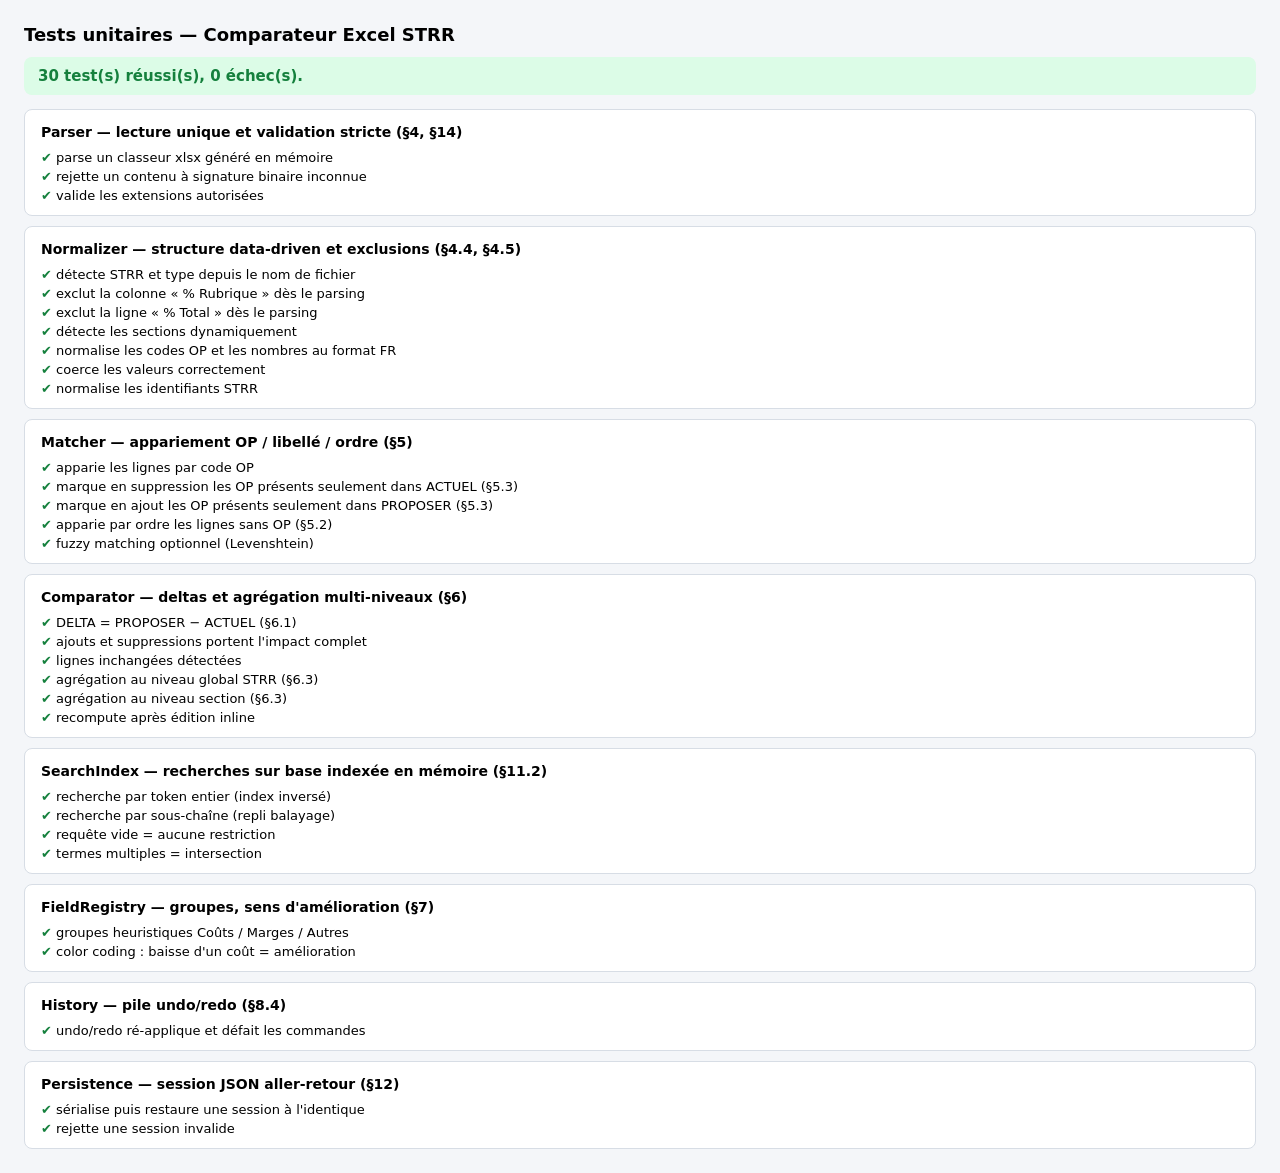
==== tests/tests.html @ 516ad4bf "Implémentation complète de l'application de comparaison Excel STRR Application 100 % locale (file://" ====
<!DOCTYPE html>
<html lang="fr">
<head>
  <meta charset="UTF-8">
  <title>Tests unitaires — Comparateur STRR</title>
  <!--
    Suite de tests exécutable dans le navigateur, en file://, sans
    Node ni serveur : ouvrir ce fichier suffit. Les classeurs Excel
    de test sont fabriqués en mémoire via SheetJS puis passés dans la
    chaîne réelle parser → normalizer → matcher → comparator.
  -->
  <style>
    body { font-family: system-ui, Arial, sans-serif; margin: 24px; background: #f4f6f9; }
    h1 { font-size: 18px; }
    #summary { font-size: 15px; font-weight: 700; padding: 10px 14px; border-radius: 8px; margin-bottom: 14px; }
    #summary.ok { background: #dcfce7; color: #15803d; }
    #summary.ko { background: #fee2e2; color: #b91c1c; }
    .suite { background: #fff; border: 1px solid #d7dde5; border-radius: 8px; padding: 10px 16px; margin-bottom: 10px; }
    .suite h2 { font-size: 14px; margin: 4px 0 8px; }
    .case { font-size: 13px; padding: 2px 0; }
    .pass::before { content: "✔ "; color: #15803d; }
    .fail::before { content: "✘ "; color: #b91c1c; }
    .fail { color: #b91c1c; }
    .fail .detail { color: #7f1d1d; font-size: 12px; margin-left: 18px; display: block; }
  </style>
</head>
<body>
  <h1>Tests unitaires — Comparateur Excel STRR</h1>
  <div id="summary">Exécution…</div>
  <div id="results"></div>

  <script src="../vendor/xlsx.full.min.js"></script>
  <script src="../src/errors/errorHandler.js"></script>
  <script src="../src/state/store.js"></script>
  <script src="../src/state/history.js"></script>
  <script src="../src/core/parser.js"></script>
  <script src="../src/core/normalizer.js"></script>
  <script src="../src/core/fieldRegistry.js"></script>
  <script src="../src/core/matcher.js"></script>
  <script src="../src/core/comparator.js"></script>
  <script src="../src/core/searchIndex.js"></script>
  <script src="../src/state/persistence.js"></script>
  <script src="runner.js"></script>
  <script src="coreTests.js"></script>
</body>
</html>
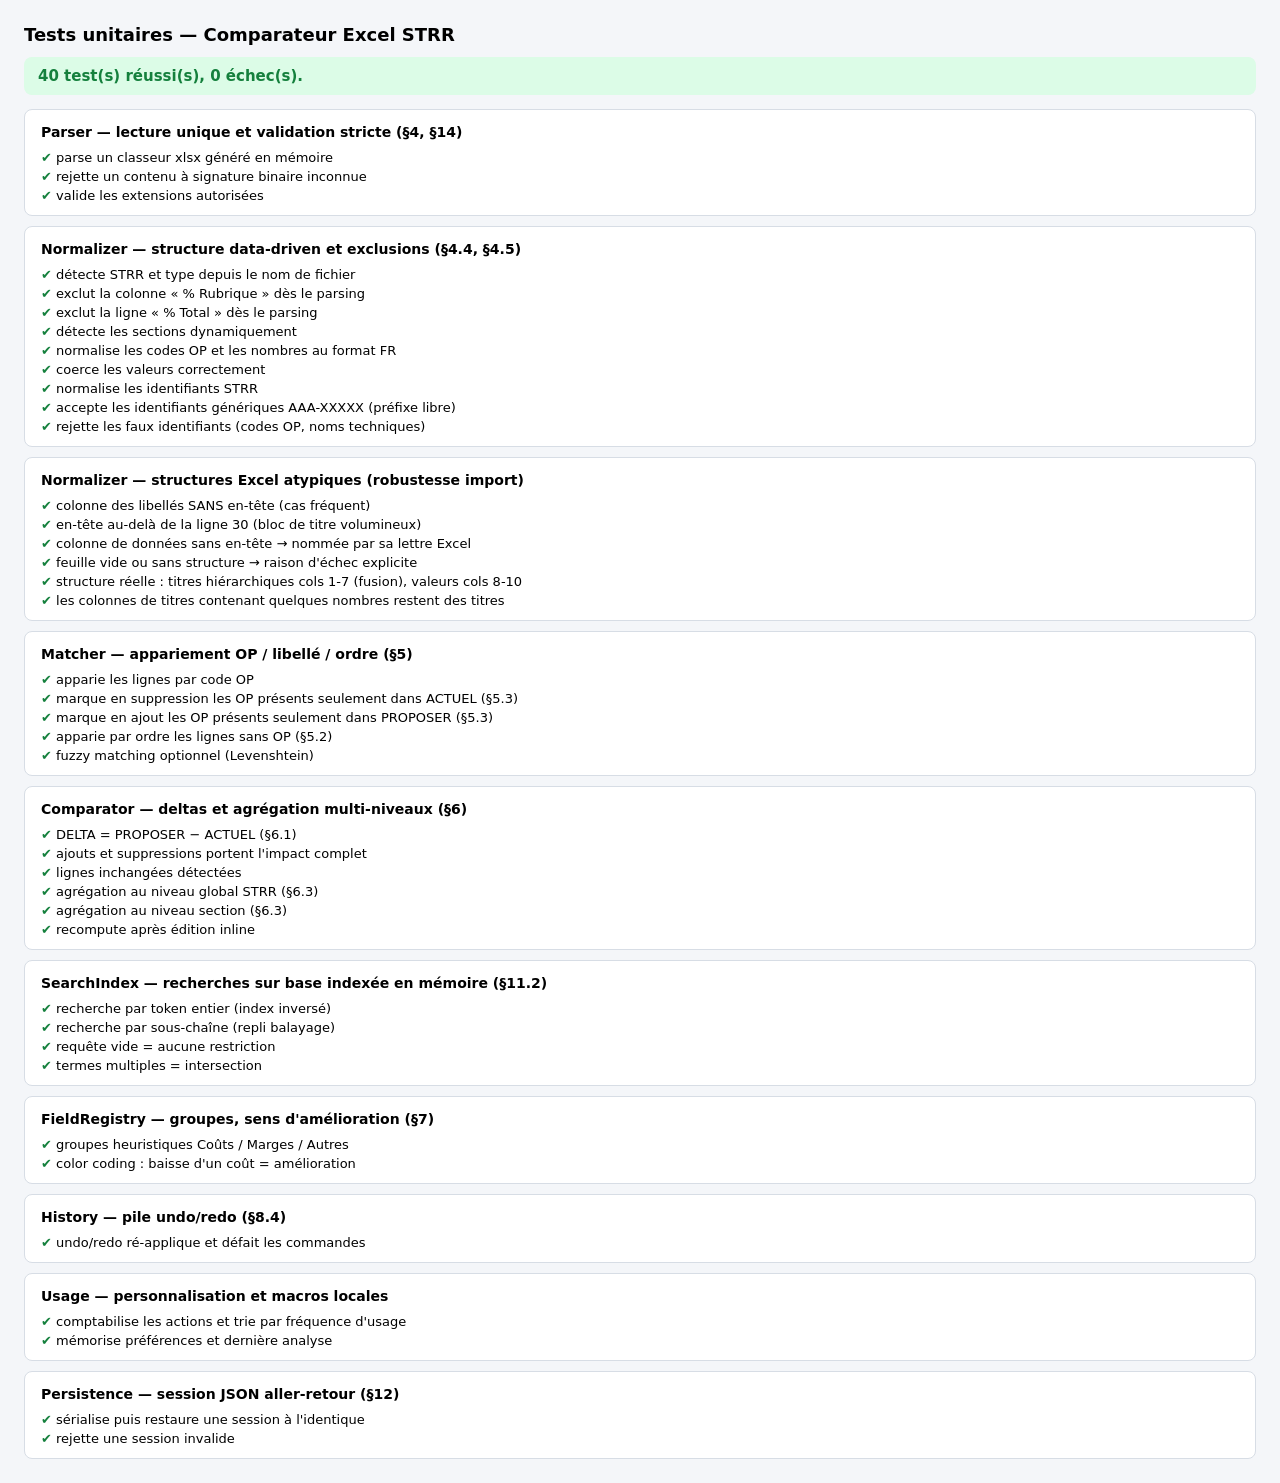
==== commit c198b92e: "Analyse UX : divulgation progressive, textes clairs, personnalisation, macros Audit documenté dans d" ====
--- a/tests/tests.html
+++ b/tests/tests.html
@@ -33,6 +33,7 @@
   <script src="../src/errors/errorHandler.js"></script>
   <script src="../src/state/store.js"></script>
   <script src="../src/state/history.js"></script>
+  <script src="../src/state/usage.js"></script>
   <script src="../src/core/parser.js"></script>
   <script src="../src/core/normalizer.js"></script>
   <script src="../src/core/fieldRegistry.js"></script>
